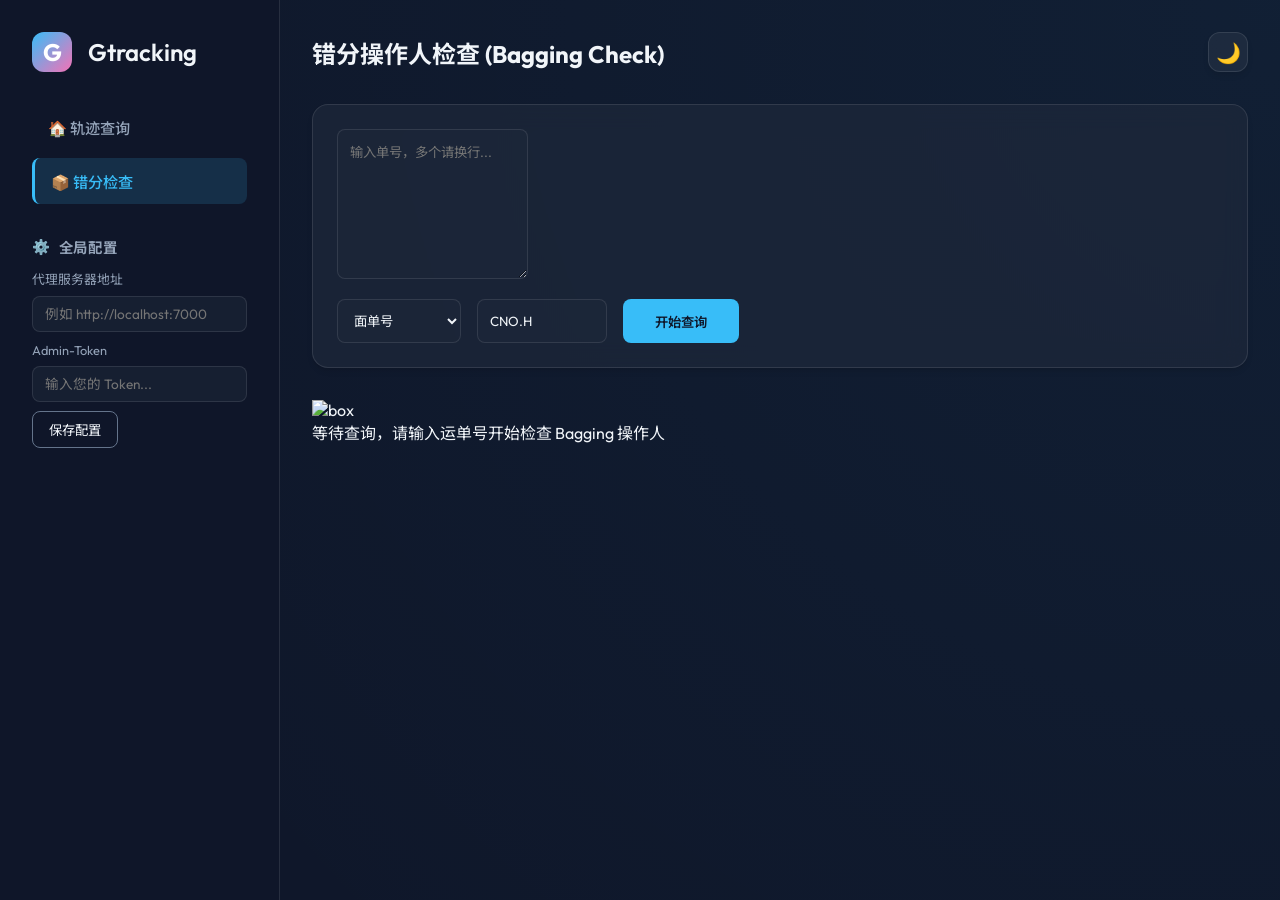
==== bagging_check.html @ 00f835c8 "feat: add bagging mis-sort check page and optimize batch tracking queries" ====
<!DOCTYPE html>
<html lang="zh-CN">
<head>
    <meta charset="UTF-8">
    <meta name="viewport" content="width=device-width, initial-scale=1.0">
    <title>Gtracking - 错分检查</title>
    <link rel="stylesheet" href="style.css?v=4">
    <link rel="preconnect" href="https://fonts.googleapis.com">
    <link rel="preconnect" href="https://fonts.gstatic.com" crossorigin>
    <link href="https://fonts.googleapis.com/css2?family=Outfit:wght@300;400;600&family=Noto+Sans+SC:wght@300;400;700&display=swap" rel="stylesheet">
    <style>
        .table-wrapper {
            overflow-x: auto;
            background: var(--card-bg);
            border-radius: 8px;
            border: 1px solid var(--border);
        }
        table {
            width: 100%;
            border-collapse: collapse;
            text-align: left;
        }
        th, td {
            padding: 12px 16px;
            border-bottom: 1px solid var(--border);
            color: var(--text-main);
        }
        th {
            background: rgba(255, 255, 255, 0.05);
            font-weight: 600;
            color: var(--text-muted);
            white-space: nowrap;
        }
        [data-theme="light"] th {
            background: rgba(0, 0, 0, 0.03);
        }
        .status-badge {
            display: inline-block;
            padding: 4px 8px;
            border-radius: 4px;
            font-size: 0.85rem;
            font-weight: 500;
        }
        .status-found {
            background: rgba(74, 222, 128, 0.15);
            color: var(--success);
            border: 1px solid rgba(74, 222, 128, 0.2);
        }
        .status-not-found {
            background: rgba(248, 113, 113, 0.15);
            color: var(--error);
            border: 1px solid rgba(248, 113, 113, 0.2);
        }
    </style>
</head>
<body>
    <div class="app-container">
        <!-- Sidebar / Config -->
        <aside class="sidebar">
            <div class="logo">
                <span class="logo-icon">G</span>
                <h1>Gtracking</h1>
            </div>
            
            <nav class="sidebar-nav">
                <a href="index.html" class="nav-item">🏠 轨迹查询</a>
                <a href="bagging_check.html" class="nav-item active">📦 错分检查</a>
            </nav>

            <div class="config-panel">
                <div class="config-section manual-config-section">
                    <h3>
                        <span>⚙️</span> 全局配置
                    </h3>
                    <div class="input-group">
                        <label for="proxy-url">代理服务器地址</label>
                        <input type="text" id="proxy-url" placeholder="例如 http://localhost:7000">
                    </div>
                    <div class="input-group">
                        <label for="token">Admin-Token</label>
                        <input type="password" id="token" placeholder="输入您的 Token...">
                    </div>
                    <button id="save-config" class="btn-secondary">保存配置</button>
                </div>
            </div>
        </aside>

        <!-- Main Content -->
        <main class="main-content">
            <header class="top-bar">
                <h2>错分操作人检查 (Bagging Check)</h2>
                <div class="top-bar-right">
                    <button id="theme-toggle" class="theme-toggle-btn" title="切换主题">
                        <span class="theme-icon">🌙</span>
                    </button>
                </div>
            </header>

             <section class="search-section">
                <div class="search-card card">
                    <div class="search-inputs">
                        <div class="textarea-wrapper">
                            <textarea id="order-nos" placeholder="输入单号，多个请换行..." style="min-height: 150px;"></textarea>
                        </div>
                        <div class="search-actions">
                            <select id="query-type" title="查询类型">
                                <option value="1">面单号</option>
                                <option value="2">第三方订单号</option>
                                <option value="3">第三方单号</option>
                            </select>
                            <input type="text" id="loc-filter" value="CNO.H" title="网点/位置筛选" placeholder="网点 (如CNO.H)" style="width: 130px;">
                            <button id="search-btn" class="btn-primary">
                                <span class="btn-text">开始查询</span>
                                <span class="loader hidden"></span>
                            </button>
                            <button id="export-btn" class="btn-secondary hidden" title="导出查询结果为 CSV">
                                <span>📤</span> 批量导出
                            </button>
                        </div>
                    </div>
                </div>
            </section>

            <section class="results-section">
                <div class="table-wrapper hidden" id="table-wrapper">
                    <table id="results-table">
                        <thead>
                            <tr>
                                <th>运单号</th>
                                <th>状态</th>
                                <th>首个 Bagging 时间</th>
                                <th>操作人</th>
                                <th>网点 / 位置</th>
                            </tr>
                        </thead>
                        <tbody id="results-tbody">
                            <!-- Rows go here -->
                        </tbody>
                    </table>
                </div>
                <div id="empty-state" class="empty-state">
                    <img src="https://img.icons8.com/fluency/96/delivery.png" alt="box">
                    <p>等待查询，请输入运单号开始检查 Bagging 操作人</p>
                </div>
            </section>
        </main>
    </div>

    <script src="bagging_check.js"></script>
</body>
</html>
---- style.css ----
:root {
    --bg-color: #0f172a;
    --card-bg: rgba(30, 41, 59, 0.7);
    --primary: #38bdf8;
    --primary-glow: rgba(56, 189, 248, 0.3);
    --secondary: #64748b;
    --accent: #f472b6;
    --text-main: #f1f5f9;
    --text-muted: #94a3b8;
    --border: rgba(255, 255, 255, 0.1);
    --success: #4ade80;
    --warning: #fbbf24;
    --error: #f87171;
}

* {
    margin: 0;
    padding: 0;
    box-sizing: border-box;
    font-family: 'Outfit', 'Noto Sans SC', sans-serif;
}

body {
    background-color: var(--bg-color);
    color: var(--text-main);
    overflow: hidden;
}

.app-container {
    display: flex;
    height: 100vh;
    width: 100vw;
}

/* Sidebar */
.sidebar {
    width: 280px;
    background: rgba(15, 23, 42, 0.95);
    border-right: 1px solid var(--border);
    padding: 2rem;
    display: flex;
    flex-direction: column;
    gap: 2rem;
}

.logo {
    display: flex;
    align-items: center;
    gap: 1rem;
}

.logo-icon {
    background: linear-gradient(135deg, var(--primary), var(--accent));
    width: 40px;
    height: 40px;
    border-radius: 12px;
    display: flex;
    align-items: center;
    justify-content: center;
    font-weight: 700;
    font-size: 1.5rem;
    color: white;
}

.logo h1 {
    font-size: 1.5rem;
    font-weight: 600;
}

.sidebar-nav {
    display: flex;
    flex-direction: column;
    gap: 0.5rem;
}

.nav-item {
    display: flex;
    align-items: center;
    gap: 0.75rem;
    padding: 0.75rem 1rem;
    border-radius: 8px;
    color: var(--text-muted);
    text-decoration: none;
    transition: all 0.2s ease;
    font-weight: 500;
    font-size: 0.95rem;
}

.nav-item:hover {
    background: rgba(255, 255, 255, 0.05);
    color: var(--text-main);
}

.nav-item.active {
    background: rgba(56, 189, 248, 0.15);
    color: var(--primary);
    border-left: 3px solid var(--primary);
}

[data-theme="light"] .nav-item:hover {
    background: rgba(0, 0, 0, 0.05);
}

[data-theme="light"] .nav-item.active {
    background: rgba(2, 132, 199, 0.1);
}

.config-panel h3 {
    font-size: 0.9rem;
    text-transform: uppercase;
    color: var(--text-muted);
    letter-spacing: 0.05em;
    margin-bottom: 1rem;
}

.input-group {
    display: flex;
    flex-direction: column;
    gap: 0.5rem;
}

.input-group label {
    font-size: 0.85rem;
    color: var(--text-muted);
}

input, select, textarea {
    background: rgba(30, 41, 59, 0.5);
    border: 1px solid var(--border);
    border-radius: 8px;
    padding: 0.75rem;
    color: var(--text-main);
    outline: none;
    transition: all 0.3s ease;
}

input:focus, select:focus, textarea:focus {
    border-color: var(--primary);
    box-shadow: 0 0 0 2px var(--primary-glow);
}

/* Main Content */
.main-content {
    flex: 1;
    overflow-y: auto;
    padding: 2rem;
    background: radial-gradient(circle at top right, rgba(56, 189, 248, 0.05), transparent);
}

.top-bar {
    display: flex;
    justify-content: space-between;
    align-items: center;
    margin-bottom: 2rem;
}

.card {
    background: var(--card-bg);
    backdrop-filter: blur(12px);
    border: 1px solid var(--border);
    border-radius: 16px;
    padding: 1.5rem;
    box-shadow: 0 4px 6px -1px rgba(0, 0, 0, 0.1), 0 2px 4px -1px rgba(0, 0, 0, 0.06);
}

.search-card {
    margin-bottom: 2rem;
}

.search-inputs {
    display: flex;
    flex-direction: column;
    gap: 1rem;
}

#order-nos {
    min-height: 120px;
    resize: vertical;
}

.search-actions {
    display: flex;
    gap: 1rem;
}

.btn-primary {
    background: var(--primary);
    color: #0f172a;
    border: none;
    padding: 0.75rem 2rem;
    border-radius: 8px;
    font-weight: 600;
    cursor: pointer;
    transition: transform 0.2s, background 0.2s;
    display: flex;
    align-items: center;
    justify-content: center;
    gap: 0.5rem;
}

.btn-primary:hover {
    background: #7dd3fc;
    transform: translateY(-1px);
}

.btn-secondary {
    background: transparent;
    border: 1px solid var(--secondary);
    color: var(--text-main);
    padding: 0.5rem 1rem;
    border-radius: 8px;
    cursor: pointer;
}

/* Results */
.results-grid {
    display: flex;
    flex-direction: column;
    gap: 1.5rem;
}

.result-card {
    animation: fadeIn 0.4s ease-out forwards;
}

.result-header {
    display: flex;
    justify-content: space-between;
    align-items: center;
    margin-bottom: 1rem;
}

.waybill-no {
    font-weight: 600;
    color: var(--primary);
}

.status-badge {
    padding: 0.25rem 0.75rem;
    border-radius: 999px;
    font-size: 0.75rem;
    background: rgba(56, 189, 248, 0.1);
    color: var(--primary);
}

.last-event {
    font-size: 0.9rem;
    color: var(--text-muted);
    margin-bottom: 1rem;
    display: -webkit-box;
    -webkit-line-clamp: 2;
    line-clamp: 2;
    -webkit-box-orient: vertical;
    overflow: hidden;
}

/* Timeline */
.timeline {
    position: relative;
    padding-left: 2rem;
}

.timeline::before {
    content: '';
    position: absolute;
    left: 7px;
    top: 0;
    bottom: 0;
    width: 2px;
    background: var(--border);
}

.timeline-item {
    position: relative;
    padding-bottom: 1.5rem;
}

.timeline-dot {
    position: absolute;
    left: -2rem;
    width: 16px;
    height: 16px;
    background: var(--bg-color);
    border: 2px solid var(--primary);
    border-radius: 50%;
    z-index: 1;
}

.timeline-interval {
    position: absolute;
    bottom: 0.25rem;
    left: 1rem;
    font-size: 0.75rem;
    color: var(--warning);
    background: rgba(251, 191, 36, 0.1);
    padding: 2px 8px;
    border-radius: 4px;
}

.timeline-item:first-child .timeline-dot {
    background: var(--primary);
    box-shadow: 0 0 10px var(--primary);
}

.timeline-content {
    background: rgba(255, 255, 255, 0.03);
    padding: 1rem;
    border-radius: 8px;
}

.timeline-time {
    font-size: 0.8rem;
    color: var(--text-muted);
    margin-bottom: 0.25rem;
}

/* Modal */
.modal {
    position: fixed;
    top: 0;
    left: 0;
    width: 100%;
    height: 100%;
    background: rgba(0, 0, 0, 0.8);
    display: flex;
    align-items: center;
    justify-content: center;
    z-index: 1000;
    backdrop-filter: blur(4px);
}

.modal-content {
    width: 90%;
    max-width: 600px;
    max-height: 80vh;
    overflow-y: auto;
}

.hidden { display: none; }

@keyframes fadeIn {
    from { opacity: 0; transform: translateY(10px); }
    to { opacity: 1; transform: translateY(0); }
}

.loader {
    width: 18px;
    height: 18px;
    border: 2px solid #0f172a;
    border-bottom-color: transparent;
    border-radius: 50%;
    display: inline-block;
    animation: rotation 1s linear infinite;
}

@keyframes rotation {
    0% { transform: rotate(0deg); }
    100% { transform: rotate(360deg); }
}
@keyframes pulse {
    0% { box-shadow: 0 0 0 0 rgba(239, 68, 68, 0.4); }
    70% { box-shadow: 0 0 0 10px rgba(239, 68, 68, 0); }
    100% { box-shadow: 0 0 0 0 rgba(239, 68, 68, 0); }
}

.stay-duration-over24h {
    animation: pulse 2s infinite;
}

/* 17TRACK Modal & Waybill Click styling */
.waybill-no {
    cursor: pointer;
    text-decoration: underline dotted var(--primary);
    transition: all 0.2s ease;
}

.waybill-no:hover {
    color: var(--accent);
    text-decoration-color: var(--accent);
    text-shadow: 0 0 8px rgba(244, 114, 182, 0.5);
}

.yq-modal-content {
    max-width: 800px;
    width: 95%;
    max-height: 90vh;
    border-color: var(--primary) !important;
}

.yq-logo-icon {
    font-size: 1rem !important;
    width: 28px !important;
    height: 28px !important;
    border-radius: 8px !important;
}

.yq-external-btn {
    font-size: 0.8rem !important;
    text-decoration: none;
    padding: 0.25rem 0.75rem;
    border-color: var(--primary) !important;
    color: var(--primary) !important;
    transition: all 0.2s ease;
}

.yq-external-btn:hover {
    background: var(--primary) !important;
    color: #0f172a !important;
    box-shadow: 0 0 10px var(--primary-glow);
}

.yq-modal-body {
    padding: 0 !important;
    background: rgba(15, 23, 42, 0.4);
}

#YQContainer {
    width: 100%;
    min-height: 560px;
    border-radius: 0 0 16px 16px;
    overflow: hidden;
}

.modal-logo-wrapper {
    display: flex;
    align-items: center;
    gap: 0.5rem;
}

.modal-actions-wrapper {
    display: flex;
    align-items: center;
    gap: 1rem;
}

/* Latest Status Next to Waybill Number */
.latest-status-desc {
    font-size: 0.8rem;
    padding: 3px 10px;
    border-radius: 6px;
    margin-left: 4px;
    display: inline-block;
    vertical-align: middle;
    font-weight: 500;
    max-width: 320px;
    overflow: hidden;
    text-overflow: ellipsis;
    white-space: nowrap;
    transition: all 0.3s ease;
}

.latest-status-delivered {
    color: var(--success);
    background: rgba(74, 222, 128, 0.15);
    border: 1px solid rgba(74, 222, 128, 0.2);
}

.latest-status-pending {
    color: var(--warning);
    background: rgba(251, 191, 36, 0.15);
    border: 1px solid rgba(251, 191, 36, 0.2);
}

.badge-17track {
    font-size: 0.8rem;
    padding: 3px 10px;
    border-radius: 6px;
    margin-left: 4px;
    display: inline-block;
    vertical-align: middle;
    font-weight: 500;
    transition: all 0.3s ease;
    color: var(--primary);
    background: rgba(56, 189, 248, 0.1);
    border: 1px solid rgba(56, 189, 248, 0.2);
}

.badge-17track.delivered {
    color: var(--success);
    background: rgba(74, 222, 128, 0.1);
    border: 1px solid rgba(74, 222, 128, 0.2);
}

.badge-17track.not-found {
    color: var(--error);
    background: rgba(248, 113, 113, 0.1);
    border: 1px solid rgba(248, 113, 113, 0.2);
}

/* Bag label link in bagging timeline nodes */
.bag-label-link {
    color: var(--primary);
    font-weight: 700;
    text-decoration: underline;
    text-underline-offset: 3px;
    cursor: pointer;
    transition: color 0.2s ease, text-shadow 0.2s ease;
}

.bag-label-link:hover {
    color: var(--accent);
    text-shadow: 0 0 8px var(--primary-glow);
}

.pack-modal-content {
    max-width: 520px;
    width: 92vw;
}

.pack-modal-body {
    padding: 1.25rem 1.5rem 1.5rem !important;
}

.pack-detail-grid {
    display: grid;
    grid-template-columns: 7.5rem 1fr;
    gap: 0.65rem 1rem;
    font-size: 0.9rem;
}

.pack-detail-grid dt {
    color: var(--text-muted);
    font-weight: 500;
}

.pack-detail-grid dd {
    margin: 0;
    color: var(--text-main);
    font-weight: 600;
    word-break: break-word;
}

.pack-loading,
.pack-error,
.pack-empty {
    text-align: center;
    padding: 2rem 1rem;
    color: var(--text-muted);
}

.pack-error {
    color: var(--error);
}

[data-theme="light"] .bag-label-link {
    color: var(--primary);
}

.signin-missing-out-badge {
    font-size: 0.72rem;
    font-weight: 700;
    color: #ef4444;
    background: rgba(239, 68, 68, 0.12);
    border: 1px solid rgba(239, 68, 68, 0.35);
    padding: 3px 8px;
    border-radius: 6px;
    white-space: nowrap;
    box-shadow: 0 0 8px rgba(239, 68, 68, 0.12);
}

.signin-missing-out-inline {
    font-size: 0.8rem;
    font-weight: 700;
    color: #f87171;
    margin-top: 6px;
    padding: 6px 10px;
    border-radius: 6px;
    background: rgba(239, 68, 68, 0.12);
    border: 1px solid rgba(239, 68, 68, 0.35);
    display: inline-block;
    box-shadow: 0 0 10px rgba(239, 68, 68, 0.15);
}

[data-theme="light"] .signin-missing-out-badge {
    color: #dc2626;
    background: rgba(220, 38, 38, 0.08);
}

[data-theme="light"] .signin-missing-out-inline {
    color: #dc2626;
    background: rgba(220, 38, 38, 0.08);
}

/* Light Theme Variables and Overrides */
[data-theme="light"] {
    --bg-color: #f8fafc;
    --card-bg: rgba(255, 255, 255, 0.85);
    --primary: #0284c7;
    --primary-glow: rgba(2, 132, 199, 0.15);
    --secondary: #64748b;
    --accent: #db2777;
    --text-main: #0f172a;
    --text-muted: #64748b;
    --border: rgba(0, 0, 0, 0.08);
    --success: #16a34a;
    --warning: #d97706;
    --error: #dc2626;
}

[data-theme="light"] .sidebar {
    background: rgba(255, 255, 255, 0.95);
    border-right: 1px solid rgba(0, 0, 0, 0.08);
}

[data-theme="light"] input, 
[data-theme="light"] select, 
[data-theme="light"] textarea {
    background: rgba(255, 255, 255, 0.9);
    border: 1px solid rgba(0, 0, 0, 0.08);
    color: #0f172a;
}

[data-theme="light"] input:focus, 
[data-theme="light"] select:focus, 
[data-theme="light"] textarea:focus {
    border-color: var(--primary);
    box-shadow: 0 0 0 2px var(--primary-glow);
}

[data-theme="light"] .empty-state {
    color: #475569;
}

[data-theme="light"] .result-card {
    box-shadow: 0 10px 15px -3px rgba(0, 0, 0, 0.04), 0 4px 6px -4px rgba(0, 0, 0, 0.04);
}

[data-theme="light"] .timeline-content {
    border: 1px solid rgba(0, 0, 0, 0.03);
}

/* Theme Toggle Button Styles */
.top-bar-right {
    display: flex;
    align-items: center;
    gap: 1.5rem;
}

.theme-toggle-btn {
    background: rgba(255, 255, 255, 0.05);
    border: 1px solid var(--border);
    width: 40px;
    height: 40px;
    border-radius: 12px;
    display: flex;
    align-items: center;
    justify-content: center;
    cursor: pointer;
    transition: all 0.3s cubic-bezier(0.4, 0, 0.2, 1);
    font-size: 1.25rem;
    color: var(--text-main);
    box-shadow: 0 4px 6px -1px rgba(0, 0, 0, 0.1);
    outline: none;
}

.theme-toggle-btn:hover {
    background: rgba(255, 255, 255, 0.1);
    transform: translateY(-2px);
    border-color: var(--primary);
    box-shadow: 0 0 12px var(--primary-glow);
}

.theme-toggle-btn:active {
    transform: scale(0.95);
}

[data-theme="light"] .theme-toggle-btn {
    background: rgba(0, 0, 0, 0.03);
    box-shadow: 0 2px 4px rgba(0, 0, 0, 0.05);
}

[data-theme="light"] .theme-toggle-btn:hover {
    background: rgba(0, 0, 0, 0.05);
    border-color: var(--primary);
}

/* DMS Login & Config styles */
.config-section {
    margin-bottom: 1.5rem;
}
.dms-login-section {
    padding-bottom: 1.25rem;
    border-bottom: 1px solid var(--border);
}
.config-section h3 {
    display: flex;
    align-items: center;
    gap: 0.5rem;
    margin-bottom: 0.75rem;
}
.dms-login-form {
    display: flex;
    flex-direction: column;
    gap: 0.6rem;
}
.dms-login-form input {
    padding: 0.5rem 0.75rem;
    font-size: 0.85rem;
}
.dms-login-form .input-group label {
    font-size: 0.8rem;
}
.captcha-container-wrapper {
    display: flex;
    gap: 8px;
    align-items: center;
}
.captcha-container-wrapper input {
    flex: 1;
    min-width: 0;
}
.captcha-img-container {
    width: 90px;
    height: 34px;
    flex-shrink: 0;
    background: rgba(255, 255, 255, 0.05);
    border-radius: 8px;
    border: 1px solid var(--border);
    overflow: hidden;
    cursor: pointer;
    display: flex;
    align-items: center;
    justify-content: center;
    position: relative;
    transition: all 0.3s ease;
}
.captcha-img-container:hover {
    border-color: var(--primary);
    box-shadow: 0 0 8px var(--primary-glow);
}
.captcha-img-container img {
    width: 100%;
    height: 100%;
    object-fit: contain;
}
.dms-login-btn {
    width: 100%;
    padding: 0.5rem 1rem;
    margin-top: 0.25rem;
    font-size: 0.85rem;
}
.manual-config-section .input-group {
    margin-bottom: 0.6rem;
}
.manual-config-section .input-group label {
    font-size: 0.8rem;
}
.manual-config-section input,
.manual-config-section textarea {
    padding: 0.5rem 0.75rem;
    font-size: 0.85rem;
}
.sidebar-stats-divider {
    margin-top: 1rem;
    padding-top: 0.75rem;
    border-top: 1px solid var(--border);
}

/* Utility & Loader Classes */
.hidden {
    display: none !important;
}

.loader {
    width: 18px;
    height: 18px;
    border: 2px solid rgba(255, 255, 255, 0.2);
    border-top-color: var(--primary);
    border-radius: 50%;
    animation: spin 0.8s linear infinite;
    display: inline-block;
}

[data-theme="light"] .loader {
    border: 2px solid rgba(0, 0, 0, 0.1);
    border-top-color: var(--primary);
}

@keyframes spin {
    to {
        transform: rotate(360deg);
    }
}

/* Scanner UI Components */
.textarea-wrapper {
    position: relative;
    width: 100%;
}

.btn-scan {
    position: absolute;
    right: 12px;
    bottom: 12px;
    background: rgba(56, 189, 248, 0.1);
    border: 1px solid rgba(56, 189, 248, 0.3);
    color: var(--primary);
    width: 36px;
    height: 36px;
    border-radius: 8px;
    display: flex;
    align-items: center;
    justify-content: center;
    cursor: pointer;
    transition: all 0.2s ease;
    z-index: 10;
}

.btn-scan:hover {
    background: var(--primary-glow);
    border-color: var(--primary);
    transform: scale(1.05);
}

.scan-modal-content {
    max-width: 500px;
    width: 95%;
}

.scan-modal-body {
    padding: 1rem 0 0 0;
    display: flex;
    flex-direction: column;
    gap: 1rem;
}

#reader {
    width: 100%;
    border-radius: 12px;
    overflow: hidden;
    background: rgba(0, 0, 0, 0.2);
    border: 1px solid var(--border);
}

/* Make sure reader's camera selection UI is styled beautifully */
#reader video {
    border-radius: 8px;
}

#scan-feedback {
    margin-top: 0.5rem;
    font-size: 0.875rem;
    text-align: center;
    color: var(--text-muted);
    font-weight: 500;
}

/* Mobile Responsiveness */
@media (max-width: 768px) {
    body {
        overflow: auto !important;
    }

    .app-container {
        flex-direction: column !important;
        height: auto !important;
        width: 100vw !important;
        overflow-x: hidden !important;
    }

    .sidebar {
        width: 100% !important;
        border-right: none !important;
        border-bottom: 1px solid var(--border) !important;
        padding: 1.5rem 1rem !important;
        gap: 1.5rem !important;
    }

    .main-content {
        padding: 1.5rem 1rem !important;
        width: 100% !important;
        overflow-y: visible !important;
    }

    .top-bar {
        flex-direction: column !important;
        align-items: flex-start !important;
        gap: 1rem !important;
        margin-bottom: 1.5rem !important;
    }

    .top-bar-right {
        width: 100% !important;
        justify-content: space-between !important;
        gap: 1rem !important;
    }

    .search-inputs {
        gap: 0.75rem !important;
    }

    .search-actions {
        flex-direction: column !important;
        gap: 0.75rem !important;
    }

    .search-actions button {
        width: 100% !important;
    }

    .results-grid {
        gap: 1rem !important;
    }

    .result-header {
        flex-direction: column !important;
        align-items: flex-start !important;
        gap: 0.5rem !important;
    }

    .latest-status-desc {
        margin-left: 0 !important;
        max-width: 100% !important;
    }

    /* Modal responsiveness */
    .modal-content {
        width: 95% !important;
        max-height: 90vh !important;
        margin: 10px !important;
        padding: 1rem !important;
    }

    /* Timeline absolute centering override for mobile */
    .timeline {
        padding-left: 1.5rem !important;
    }

    .timeline::before {
        left: 5px !important;
    }

    .timeline-dot {
        left: -1.5rem !important;
        width: 12px !important;
        height: 12px !important;
    }

    .timeline-content {
        flex-direction: column !important;
        align-items: flex-start !important;
        gap: 10px !important;
        padding: 0.75rem 1rem !important;
    }

    .timeline-info {
        padding-right: 0 !important;
    }

    .timeline-middle {
        position: static !important;
        transform: none !important;
        margin: 4px 0 !important;
    }

    .timeline-tags {
        align-self: flex-start !important;
    }

    /* 17TRACK modal iframe height on mobile */
    #YQContainer {
        min-height: 400px !important;
    }
}
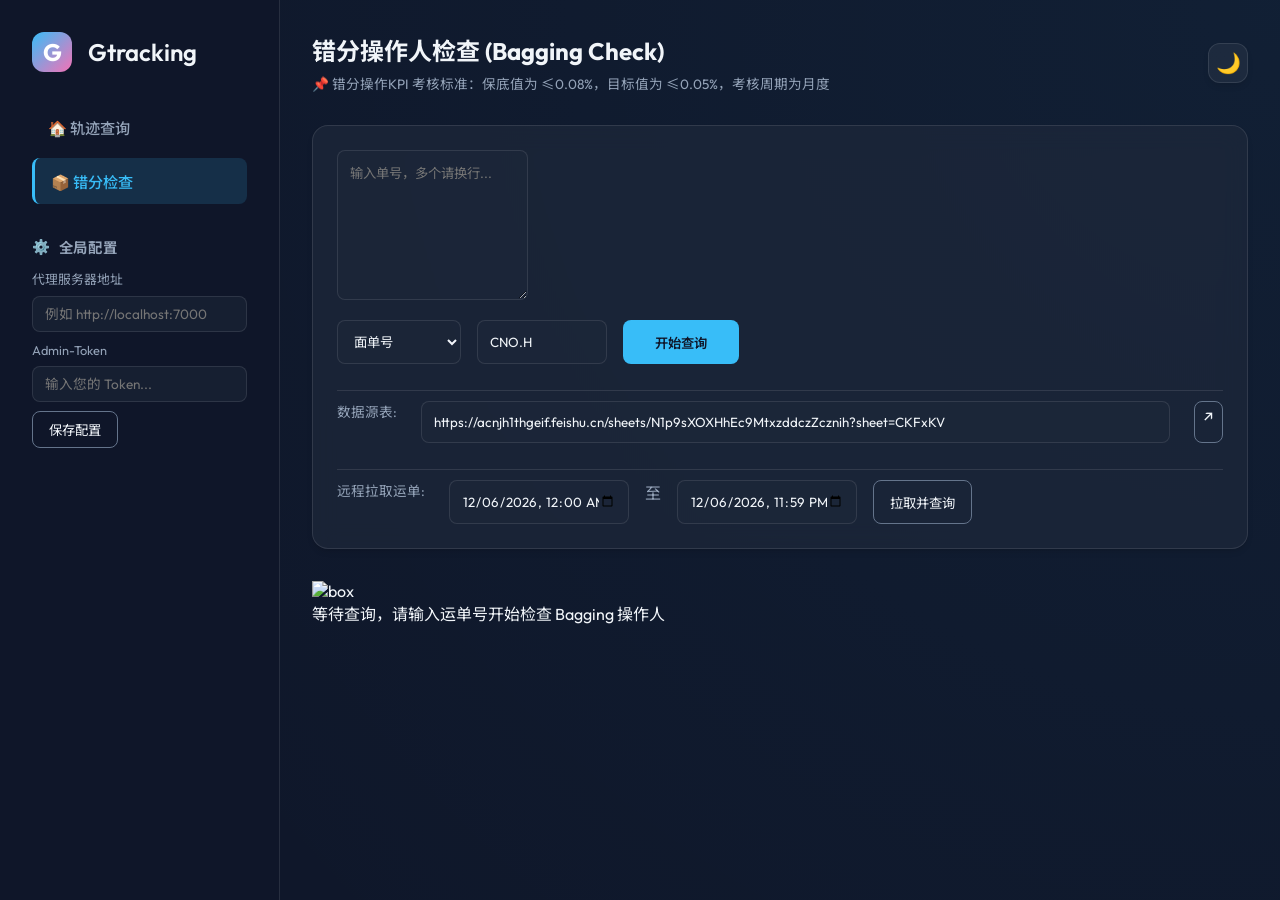
==== commit e57626e6: "feat: enhance bagging check stats and time parsing logic" ====
--- a/bagging_check.html
+++ b/bagging_check.html
@@ -88,7 +88,12 @@
         <!-- Main Content -->
         <main class="main-content">
             <header class="top-bar">
-                <h2>错分操作人检查 (Bagging Check)</h2>
+                <div>
+                    <h2>错分操作人检查 (Bagging Check)</h2>
+                    <p style="font-size: 0.85rem; color: var(--text-muted); margin-top: 6px; margin-bottom: 0;">
+                        📌 错分操作KPI 考核标准：保底值为 ≤0.08%，目标值为 ≤0.05%，考核周期为月度
+                    </p>
+                </div>
                 <div class="top-bar-right">
                     <button id="theme-toggle" class="theme-toggle-btn" title="切换主题">
                         <span class="theme-icon">🌙</span>
@@ -113,15 +118,51 @@
                                 <span class="btn-text">开始查询</span>
                                 <span class="loader hidden"></span>
                             </button>
-                            <button id="export-btn" class="btn-secondary hidden" title="导出查询结果为 CSV">
-                                <span>📤</span> 批量导出
+                            <button id="export-btn" class="btn-secondary hidden" title="导出明细结果为 CSV">
+                                <span>📤</span> 导出明细
                             </button>
+                            <button id="export-stats-btn" class="btn-secondary hidden" title="导出统计结果为 CSV">
+                                <span>📊</span> 导出统计
+                            </button>
+                        </div>
+                        <div class="search-actions" style="margin-top: 10px; border-top: 1px solid var(--border); padding-top: 10px;">
+                            <span style="font-size: 0.85rem; color: var(--text-muted); margin-right: 8px;">数据源表:</span>
+                            <input type="text" id="feishu-url-input" class="input-field" value="https://acnjh1thgeif.feishu.cn/sheets/N1p9sXOXHhEc9MtxzddczZcznih?sheet=CKFxKV" placeholder="飞书表格链接" style="flex: 1; min-width: 200px;">
+                            <a href="https://acnjh1thgeif.feishu.cn/sheets/N1p9sXOXHhEc9MtxzddczZcznih?sheet=CKFxKV" id="feishu-open-link" target="_blank" class="btn-secondary" style="text-decoration: none; padding: 4px 8px; margin-left: 8px;" title="在新标签页打开">
+                                <span>↗️</span>
+                            </a>
+                        </div>
+                        <div class="search-actions" style="margin-top: 10px; border-top: 1px solid var(--border); padding-top: 10px;">
+                            <span style="font-size: 0.85rem; color: var(--text-muted); margin-right: 8px;">远程拉取运单:</span>
+                            <input type="datetime-local" id="fetch-start-time" title="开始时间" class="input-field" style="width: 180px;">
+                            <span style="color: var(--text-muted);">至</span>
+                            <input type="datetime-local" id="fetch-end-time" title="结束时间" class="input-field" style="width: 180px;">
+                            <button id="fetch-waybills-btn" class="btn-secondary">
+                                <span class="btn-text">拉取并查询</span>
+                                <span class="loader hidden"></span>
+                            </button>
+                            <span id="fetch-result-hint" style="color: var(--success); font-size: 0.85rem; font-weight: 600; margin-left: 10px; transition: opacity 0.3s;"></span>
                         </div>
                     </div>
                 </div>
             </section>
 
             <section class="results-section">
+                <!-- 统计记录 -->
+                <div class="table-wrapper hidden" id="stats-wrapper" style="margin-bottom: 20px;">
+                    <table id="stats-table">
+                        <thead>
+                            <tr>
+                                <th>操作人</th>
+                                <th>错分单量</th>
+                                <th>单量占比</th>
+                            </tr>
+                        </thead>
+                        <tbody id="stats-tbody">
+                        </tbody>
+                    </table>
+                </div>
+
                 <div class="table-wrapper hidden" id="table-wrapper">
                     <table id="results-table">
                         <thead>
